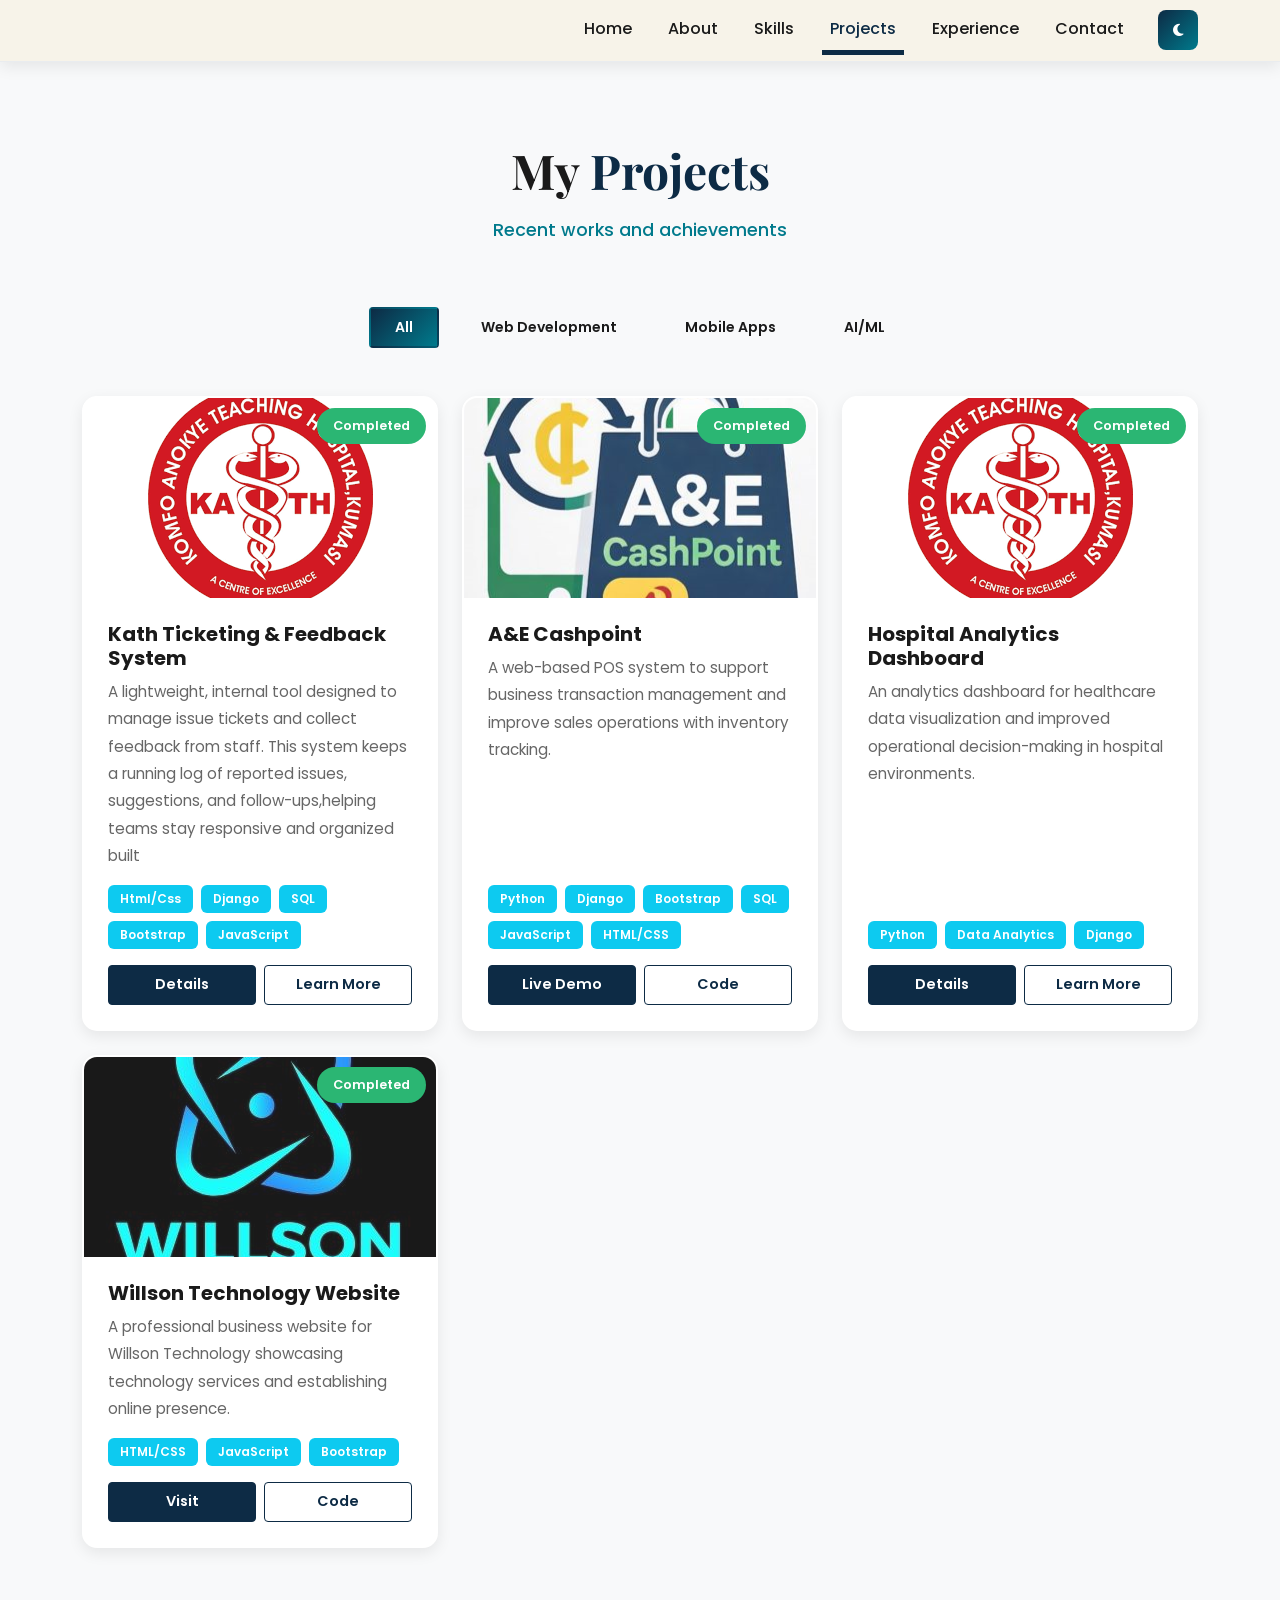
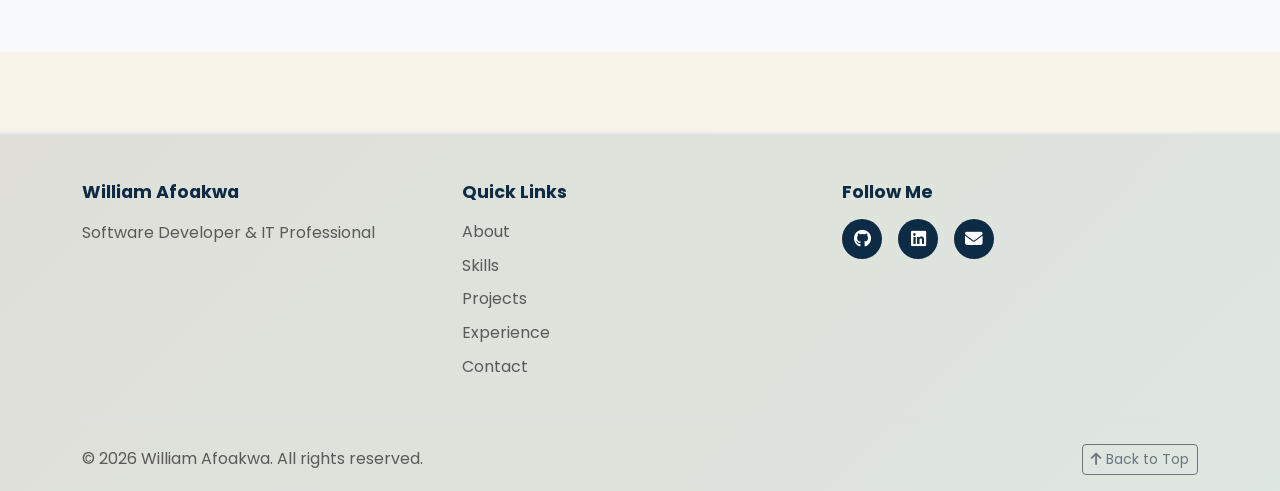
==== projects.html @ 5d029fe0 "update on the pro" ====
<!DOCTYPE html>
<html lang="en">
<head>
    <meta charset="UTF-8">
    <meta name="viewport" content="width=device-width, initial-scale=1.0">
    <meta name="description" content="Browse William Afoakwa's software development projects, including web apps built with Python, Django, and Bootstrap.">
    <meta name="keywords" content="developer, portfolio, web development, full stack, python, django">
    <meta name="author" content="William Akwasi Afoakwa">
    <meta property="og:title" content="William Akwasi Afoakwa - Software Developer">
    <meta property="og:description" content="Professional portfolio of William Akwasi Afoakwa, Software Developer & IT Professional">
    <meta property="og:type" content="website">

    <title>Projects - William Afoakwa | Software Developer & IT Professional</title>
    <link rel="icon" href="img/William_logo.png" type="image/x-icon">

    <!-- Bootstrap CSS -->
    <link href="https://cdn.jsdelivr.net/npm/bootstrap@5.3.0/dist/css/bootstrap.min.css" rel="stylesheet">
    <!-- Font Awesome Icons -->
    <link href="https://cdnjs.cloudflare.com/ajax/libs/font-awesome/6.4.0/css/all.min.css" rel="stylesheet">
    <!-- Google Fonts -->
    <link href="https://fonts.googleapis.com/css2?family=Poppins:wght@400;500;600;700&family=Playfair+Display:wght@700&display=swap" rel="stylesheet">
    <!-- Custom CSS -->
    <link rel="stylesheet" href="css/style.css">
</head>
<body>
    <!-- Navigation -->
    <nav class="navbar navbar-expand-lg navbar-dark sticky-top" id="navbar">
        <div class="container-lg">
            <a class="navbar-brand" href="index.html">
                <span class="brand-text">
                  
                </span>
            </a>
            <button class="navbar-toggler" type="button" data-bs-toggle="collapse" data-bs-target="#navbarNav">
                <span class="navbar-toggler-icon"></span>
            </button>
            <div class="collapse navbar-collapse" id="navbarNav">
                <ul class="navbar-nav ms-auto">
                    <li class="nav-item"><a class="nav-link" href="index.html">Home</a></li>
                    <li class="nav-item"><a class="nav-link" href="about.html">About</a></li>
                    <li class="nav-item"><a class="nav-link" href="skills.html">Skills</a></li>
                    <li class="nav-item"><a class="nav-link active" href="projects.html">Projects</a></li>
                    <li class="nav-item"><a class="nav-link" href="experience.html">Experience</a></li>
                    <li class="nav-item"><a class="nav-link" href="contact.html">Contact</a></li>
                </ul>
            </div>
            <div class="theme-toggle ms-3">
                <button class="btn btn-sm theme-btn" id="themeBtn" title="Toggle Dark Mode">
                    <i class="fas fa-moon"></i>
                </button>
            </div>
        </div>
    </nav>

    <!-- Portfolio Section -->
    <section id="portfolio" class="section portfolio-section bg-light">
        <div class="container-lg">
            <div class="section-header">
                <h2>My <span class="text-primary">Projects</span></h2>
                <p class="section-subtitle">Recent works and achievements</p>
            </div>

            <!-- Filter Buttons -->
            <div class="filter-buttons mb-5 text-center">
                <button class="btn btn-sm btn-filter active" data-filter="all">All</button>
                <button class="btn btn-sm btn-filter" data-filter="web">Web Development</button>
                <button class="btn btn-sm btn-filter" data-filter="mobile">Mobile Apps</button>
                <button class="btn btn-sm btn-filter" data-filter="ai">AI/ML</button>
            </div>

            <!-- Projects Grid -->
            <div class="row">
                <div class="col-md-6 col-lg-4 mb-4 project-item" data-category="web">
                    <div class="project-card">
                        <div class="project-image">
                            <div class="project-overlay">
                                <img src="img/images.png" alt="Kath Ticketing & Feedback System">
                            </div>
                            <span class="project-status">Completed</span>
                        </div>
                        <div class="project-content">
                            <h5>Kath Ticketing & Feedback System</h5>
                            <p>A lightweight, internal tool designed to manage issue tickets and collect feedback from staff. This system keeps a running log of reported issues, suggestions, and follow-ups,helping teams stay responsive and organized built</p>
                            <div class="project-tech">
                                <span class="badge bg-info">Html/Css</span>
                                <span class="badge bg-info">Django</span>
                                <span class="badge bg-info">SQL</span>
                                <span class="badge bg-info">Bootstrap</span>
                                <span class="badge bg-info">JavaScript</span>
                            </div>
                            <div class="project-links">
                                <a href="#" class="btn btn-sm btn-primary">Details</a>
                                <a href="#" class="btn btn-sm btn-outline-primary">Learn More</a>
                            </div>
                        </div>
                    </div>
                </div>

                <div class="col-md-6 col-lg-4 mb-4 project-item" data-category="web">
                    <div class="project-card">
                        <div class="project-image">
                            <div class="project-overlay">
                                <img src="img/ANE.png" alt="Point of Sale System">
                            </div>
                            <span class="project-status">Completed</span>
                        </div>
                        <div class="project-content">
                            <h5>A&E Cashpoint </h5>
                            <p>A web-based POS system to support business transaction management and improve sales operations with inventory tracking.</p>
                            <div class="project-tech">
                                <span class="badge bg-info">Python</span>
                                <span class="badge bg-info">Django</span>
                                <span class="badge bg-info">Bootstrap</span>
                                <span class="badge bg-info">SQL</span>
                                <span class="badge bg-info">JavaScript</span>
                                <span class="badge bg-info">HTML/CSS</span>
                            </div>
                            <div class="project-links">
                                <a href="https://willsontechnology.pythonanywhere.com" class="btn btn-sm btn-primary">Live Demo</a>
                                <a href="#" class="btn btn-sm btn-outline-primary">Code</a>
                            </div>
                        </div>
                    </div>
                </div>

                <div class="col-md-6 col-lg-4 mb-4 project-item" data-category="web">
                    <div class="project-card">
                        <div class="project-image">
                            <div class="project-overlay">
                                <img src="img/images.png" alt="Hospital Analytics Dashboard">
                            </div>
                            <span class="project-status">Completed</span>
                        </div>
                        <div class="project-content">
                            <h5>Hospital Analytics Dashboard</h5>
                            <p>An analytics dashboard for healthcare data visualization and improved operational decision-making in hospital environments.</p>
                            <div class="project-tech">
                                <span class="badge bg-info">Python</span>
                                <span class="badge bg-info">Data Analytics</span>
                                <span class="badge bg-info">Django</span>
                            </div>
                            <div class="project-links">
                                <a href="#" class="btn btn-sm btn-primary">Details</a>
                                <a href="#" class="btn btn-sm btn-outline-primary">Learn More</a>
                            </div>
                        </div>
                    </div>
                </div>

                <div class="col-md-6 col-lg-4 mb-4 project-item" data-category="web">
                    <div class="project-card">
                        <div class="project-image">
                            <div class="project-overlay">
                                <img src="img/willsontechnology.jpg" alt="Willson Technology Website">
                            </div>
                            <span class="project-status">Completed</span>
                        </div>
                        <div class="project-content">
                            <h5>Willson Technology Website</h5>
                            <p>A professional business website for Willson Technology showcasing technology services and establishing online presence.</p>
                            <div class="project-tech">
                                <span class="badge bg-info">HTML/CSS</span>
                                <span class="badge bg-info">JavaScript</span>
                                <span class="badge bg-info">Bootstrap</span>
                            </div>
                            <div class="project-links">
                                <a href="https://willsontechnology.onrender.com/" class="btn btn-sm btn-primary">Visit</a>
                                <a href="#" class="btn btn-sm btn-outline-primary">Code</a>
                            </div>
                        </div>
                    </div>
                </div>
            </div>
        </div>
    </section>

    <!-- Footer -->
    <footer class="footer">
        <div class="container-lg">
            <div class="row mb-4">
                <div class="col-md-4 mb-4 mb-md-0">
                    <h5>William Afoakwa</h5>
                    <p>Software Developer & IT Professional</p>
                </div>
                <div class="col-md-4 mb-4 mb-md-0">
                    <h5>Quick Links</h5>
                    <ul class="footer-links">
                        <li><a href="about.html">About</a></li>
                        <li><a href="skills.html">Skills</a></li>
                        <li><a href="projects.html">Projects</a></li>
                        <li><a href="experience.html">Experience</a></li>
                        <li><a href="contact.html">Contact</a></li>
                    </ul>
                </div>
                <div class="col-md-4">
                    <h5>Follow Me</h5>
                    <div class="footer-social">
                        <a href="https://github.com/tech-willson-20" target="_blank"><i class="fab fa-github"></i></a>
                        <a href="https://linkedin.com/in/william-afoakwa" target="_blank"><i class="fab fa-linkedin"></i></a>
                        <a href="mailto:williamankapong@gmail.com"><i class="fas fa-envelope"></i></a>
                    </div>
                </div>
            </div>
            <div class="border-top pt-4">
                <div class="row align-items-center">
                    <div class="col-md-6">
                        <p class="text-muted mb-0">&copy; 2026 William Afoakwa. All rights reserved.</p>
                    </div>
                    <div class="col-md-6 text-md-end">
                        <button class="btn btn-sm btn-outline-secondary" id="scrollToTop">
                            <i class="fas fa-arrow-up"></i> Back to Top
                        </button>
                    </div>
                </div>
            </div>
        </div>
    </footer>

    <!-- Bootstrap JS -->
    <script src="https://cdn.jsdelivr.net/npm/bootstrap@5.3.0/dist/js/bootstrap.bundle.min.js"></script>
    <!-- Custom JS -->
    <script src="js/script.js"></script>
</body>
</html>
---- css/style.css ----
/* ===========================
   CSS Variables & Root Styles
   =========================== */

:root {
    --primary: #0D2B45;
    --secondary: #007A8C;
    --accent: #2BB673;
    --highlight: #F5A623;
    --light-bg: #F7F3E9;
    --dark-bg: #08131D;
    --light-text: #1A1A1A;
    --dark-text: #F7F7F7;
    --border-color: #e9ecef;
    --shadow: 0 10px 30px rgba(0, 0, 0, 0.1);
    --shadow-sm: 0 5px 15px rgba(0, 0, 0, 0.08);
}

/* Black & White theme (toggled via the moon/sun button) */
html.dark-mode {
    --primary: #FFFFFF;
    --secondary: #CCCCCC;
    --accent: #FFFFFF;
    --highlight: #FFFFFF;
    --light-bg: #000000;
    --dark-bg: #000000;
    --light-text: #F7F7F7;
    --dark-text: #1A1A1A;
    --border-color: #333333;
    --shadow: 0 10px 30px rgba(255, 255, 255, 0.08);
    --shadow-sm: 0 5px 15px rgba(255, 255, 255, 0.06);
}

* {
    margin: 0;
    padding: 0;
    box-sizing: border-box;
}

html {
    scroll-behavior: smooth;
}

body {
    font-family: 'Poppins', sans-serif;
    background-color: var(--light-bg);
    color: var(--light-text);
    transition: background-color 0.3s ease, color 0.3s ease;
    line-height: 1.6;
}

body.dark-mode {
    background-color: #000000;
    color: #F7F7F7;
}

h1, h2, h3, h4, h5, h6 {
    font-weight: 700;
    line-height: 1.2;
}

h1 {
    font-size: clamp(2.5rem, 6vw, 4rem);
    font-family: 'Playfair Display', serif;
}

h2 {
    font-size: clamp(2rem, 5vw, 3rem);
    font-family: 'Playfair Display', serif;
}

h3, h4 {
    font-weight: 600;
}

p {
    line-height: 1.8;
}

a {
    text-decoration: none;
    color: var(--primary);
    transition: color 0.3s ease;
}

a:hover {
    color: var(--secondary);
}

.navbar-brand{
    display:flex;
    align-items:center;
    text-decoration:none;
}

.logo{
    width:70px;
    height:70px;
    object-fit:contain;
    border-radius:50%;
    background:#ffffff;
    padding:8px;
    box-shadow:0 8px 20px rgba(0,0,0,.15);
    transition:all .35s ease;
    cursor:pointer;
}

.logo:hover{
    transform:translateY(-3px) scale(1.08);
    box-shadow:0 12px 30px rgba(0,0,0,.25);
}

@media(max-width:768px){
    .logo{
        width:60px;
        height:60px;
    }
}

.btn-primary {
    background-color: var(--primary);
    border-color: var(--primary);
    font-weight: 600;
    padding: 0.75rem 1.75rem;
    transition: all 0.3s ease;
}

body.dark-mode .btn-primary {
    color: #000000;
}

.btn-primary:hover,
.btn-primary:active,
.btn-primary:focus {
    background-color: var(--secondary);
    border-color: var(--secondary);
    box-shadow: 0 5px 20px rgba(13, 43, 69, 0.3);
}

body.dark-mode .btn-primary:hover,
body.dark-mode .btn-primary:active,
body.dark-mode .btn-primary:focus {
    color: #000000;
    box-shadow: 0 5px 20px rgba(255, 255, 255, 0.2);
}

.btn-outline-primary {
    color: var(--primary);
    border-color: var(--primary);
    font-weight: 600;
}

.btn-outline-primary:hover {
    background-color: var(--primary);
    border-color: var(--primary);
    color: #F7F3E9;
}

body.dark-mode .btn-outline-primary:hover {
    color: #000000;
}

.btn-filter {
    border: 2px solid transparent;
    color: var(--light-text);
    font-weight: 600;
    transition: all 0.3s ease;
    padding: 0.5rem 1.5rem;
}

body.dark-mode .btn-filter {
    color: var(--dark-text);
}

.btn-filter:hover {
    border-color: var(--primary);
    color: var(--primary);
}

.btn-filter.active {
    background: linear-gradient(135deg, var(--primary), var(--secondary));
    color: white;
    border-color: transparent;
}

body.dark-mode .btn-filter.active {
    color: #000000;
}

.progress {
    background-color: #e0e0e0;
    height: 8px;
    border-radius: 10px;
    overflow: hidden;
}

body.dark-mode .progress {
    background-color: rgba(255, 255, 255, 0.1);
}

.progress-bar {
    background: linear-gradient(90deg, var(--primary), var(--secondary));
    border-radius: 10px;
}

.badge {
    font-weight: 600;
    padding: 0.5rem 0.75rem;
}

body.dark-mode .badge.bg-info {
    background-color: #333333 !important;
    color: #F7F7F7 !important;
}

body.dark-mode .badge.bg-success {
    background-color: #F7F7F7 !important;
    color: #000000 !important;
}

#navbar {
    background-color: rgba(247, 243, 233, 0.95);
    backdrop-filter: blur(10px);
    border-bottom: 1px solid var(--border-color);
    box-shadow: var(--shadow-sm);
    transition: all 0.3s ease;
}

body.dark-mode #navbar {
    background-color: rgba(0, 0, 0, 0.95);
}

.navbar-brand {
    font-size: 1.5rem;
    font-weight: 700;
}

.brand-text {
    background: linear-gradient(135deg, var(--primary), var(--secondary), var(--accent));
    -webkit-background-clip: text;
    -webkit-text-fill-color: transparent;
    background-clip: text;
}

.navbar-nav .nav-link {
    color: var(--light-text) !important;
    font-weight: 500;
    margin: 0 10px;
    position: relative;
    transition: color 0.3s ease;
}

body.dark-mode .navbar-nav .nav-link {
    color: var(--dark-text) !important;
}

.navbar-nav .nav-link:hover,
.navbar-nav .nav-link.active {
    color: var(--primary) !important;
}

.navbar-nav .nav-link::after {
    content: '';
    position: absolute;
    bottom: -5px;
    left: 0;
    width: 0;
    height: 2px;
    background: var(--primary);
    transition: width 0.3s ease;
}

.navbar-nav .nav-link:hover::after,
.navbar-nav .nav-link.active::after {
    width: 100%;
}

.theme-btn {
    background: linear-gradient(135deg, var(--primary), var(--secondary));
    color: white !important;
    border: none;
    width: 40px;
    height: 40px;
    display: flex;
    align-items: center;
    justify-content: center;
    border-radius: 8px;
    transition: all 0.3s ease;
}

body.dark-mode .theme-btn {
    color: #000000 !important;
}

.theme-btn:hover {
    transform: scale(1.1);
    box-shadow: 0 5px 15px rgba(13, 43, 69, 0.3);
}

.hero-section {
    background: linear-gradient(135deg, rgba(13, 43, 69, 0.05), rgba(0, 122, 140, 0.05));
    position: relative;
    overflow: hidden;
}

body.dark-mode .hero-section {
    background: linear-gradient(135deg, rgba(255, 255, 255, 0.04), rgba(255, 255, 255, 0.02));
}

.hero-subtitle {
    color: var(--secondary);
    font-weight: 600;
    font-size: 1.1rem;
    margin-bottom: 1rem;
}

.hero-title {
    margin-bottom: 1rem;
    color: var(--light-text);
}

body.dark-mode .hero-title {
    color: var(--dark-text);
}

.hero-subtitle-2 {
    font-size: 1.5rem;
    color: var(--secondary);
    margin-bottom: 1.5rem;
}

.hero-description {
    font-size: 1.1rem;
    color: rgba(0, 0, 0, 0.7);
    margin-bottom: 2rem;
    line-height: 1.8;
}

body.dark-mode .hero-description {
    color: rgba(255, 255, 255, 0.7);
}

.hero-buttons {
    display: flex;
    gap: 1.5rem;
    flex-wrap: wrap;
    margin-bottom: 2rem;
}

.hero-buttons .btn {
    flex: 1;
    min-width: 200px;
}

.social-links {
    display: flex;
    gap: 1.5rem;
    margin-top: 2rem;
}

.social-link {
    width: 50px;
    height: 50px;
    display: flex;
    align-items: center;
    justify-content: center;
    background: linear-gradient(135deg, var(--primary), var(--secondary));
    color: white;
    border-radius: 50%;
    transition: all 0.3s ease;
    font-size: 1.3rem;
}

body.dark-mode .social-link {
    color: #000000;
}

.social-link:hover {
    transform: translateY(-5px);
    box-shadow: 0 10px 25px rgba(13, 43, 69, 0.3);
}

.hero-image {
    display: flex;
    align-items: center;
    justify-content: center;
}

.profile-card {
    background: linear-gradient(135deg, rgba(13, 43, 69, 0.1), rgba(0, 122, 140, 0.1));
    border: 2px solid var(--border-color);
    border-radius: 20px;
    padding: 3rem 2rem;
    text-align: center;
    backdrop-filter: blur(10px);
    transition: all 0.3s ease;
}

body.dark-mode .profile-card {
    background: linear-gradient(135deg, rgba(255, 255, 255, 0.06), rgba(255, 255, 255, 0.02));
    border-color: rgba(255, 255, 255, 0.2);
}

.profile-card:hover {
    transform: translateY(-10px);
    box-shadow: var(--shadow);
    border-color: var(--primary);
}

.profile-icon {
    font-size: 4rem;
    margin-bottom: 1.5rem;
}

.profile-card img{
    width:500px;
    height:500px;
    object-fit:contain;    
    transition:all .35s ease;
    cursor:pointer;
}

.profile-card h3 {
    color: var(--primary);
    margin-bottom: 0.5rem;
}

.profile-card p {
    color: rgba(0, 0, 0, 0.6);
}

body.dark-mode .profile-card p {
    color: rgba(255, 255, 255, 0.6);
}

.section {
    padding: 80px 0;
}

.section-header {
    text-align: center;
    margin-bottom: 60px;
}

.section-header h2 {
    margin-bottom: 1rem;
    color: var(--light-text);
}

body.dark-mode .section-header h2 {
    color: var(--dark-text);
}

.section-header h2 .text-primary {
    color: var(--primary) !important;
}

.section-subtitle {
    color: var(--secondary);
    font-size: 1.1rem;
    font-weight: 500;
}

.bg-light {
    background-color: #f8f9fa !important;
}

body.dark-mode .bg-light {
    background-color: #0d0d0d !important;
}

.about-text {
    font-size: 1.1rem;
    color: rgba(0, 0, 0, 0.7);
    margin-bottom: 1.5rem;
}

body.dark-mode .about-text {
    color: rgba(255, 255, 255, 0.7);
}

.goals-list {
    list-style: none;
    padding: 0;
}

.goals-list li {
    display: flex;
    align-items: center;
    gap: 1rem;
    margin-bottom: 1rem;
    font-size: 1.05rem;
}

.goals-list i {
    font-size: 1.3rem;
}

body.dark-mode .goals-list i.text-success {
    color: #F7F7F7 !important;
}

.highlight-card {
    background: white;
    border-radius: 15px;
    padding: 2rem;
    text-align: center;
    box-shadow: var(--shadow-sm);
    transition: all 0.3s ease;
    border: 2px solid transparent;
}

body.dark-mode .highlight-card {
    background: rgba(255, 255, 255, 0.04);
    backdrop-filter: blur(10px);
    border-color: rgba(255, 255, 255, 0.1);
}

.highlight-card:hover {
    transform: translateY(-10px);
    border-color: var(--primary);
    box-shadow: var(--shadow);
}

.highlight-icon {
    font-size: 3rem;
    margin-bottom: 1rem;
}

.highlight-icon img {
    width: 80px;
    height: 80px;
    object-fit: contain;
    border-radius: 30%;
   
}   
.highlight-card h4 {
    color: var(--primary);
    margin-bottom: 0.5rem;
}

.highlight-card p {
    color: rgba(0, 0, 0, 0.6);
    font-size: 0.95rem;
}

body.dark-mode .highlight-card p {
    color: rgba(255, 255, 255, 0.6);
}

.nav-tabs {
    border-bottom: 2px solid var(--border-color);
}

.nav-link {
    color: var(--light-text);
    border: none;
    font-weight: 600;
    position: relative;
}

body.dark-mode .nav-link {
    color: var(--dark-text);
}

.nav-link:hover {
    color: var(--primary);
    border: none;
}

.nav-link.active {
    color: var(--primary);
    border: none;
    border-bottom: 3px solid var(--primary);
    background-color: transparent;
}

.skill-item {
    margin-bottom: 1.5rem;
}

.skill-header {
    display: flex;
    justify-content: space-between;
    margin-bottom: 0.5rem;
    font-weight: 600;
}

.skill-level {
    color: var(--primary);
}

.soft-skill-card {
    background: linear-gradient(135deg, var(--primary), var(--secondary));
    color: white;
    padding: 1.5rem;
    border-radius: 10px;
    text-align: center;
    font-weight: 600;
    transition: all 0.3s ease;
    cursor: default;
}

body.dark-mode .soft-skill-card {
    color: #000000;
}

.soft-skill-card:hover {
    transform: scale(1.05);
    box-shadow: 0 10px 25px rgba(13, 43, 69, 0.3);
}

.service-card {
    background: white;
    border-radius: 15px;
    padding: 2.5rem 1.5rem;
    text-align: center;
    box-shadow: var(--shadow-sm);
    transition: all 0.3s ease;
    border: 2px solid transparent;
}

body.dark-mode .service-card {
    background: rgba(255, 255, 255, 0.04);
    backdrop-filter: blur(10px);
    border-color: rgba(255, 255, 255, 0.1);
}

.service-card:hover {
    transform: translateY(-15px);
    box-shadow: var(--shadow);
    border-color: var(--primary);
}

.service-icon {
    font-size: 3.5rem;
    margin-bottom: 1.5rem;
    display: block;
}
.service-icon img {
    width: 80px;
    height: 80px;
    object-fit: contain;
    border-radius: 30%;
}

.service-card h4 {
    color: var(--light-text);
    margin-bottom: 1rem;
}

body.dark-mode .service-card h4 {
    color: var(--dark-text);
}

.service-card p {
    color: rgba(0, 0, 0, 0.6);
    font-size: 0.95rem;
}

body.dark-mode .service-card p {
    color: rgba(255, 255, 255, 0.6);
}

.filter-buttons {
    display: flex;
    gap: 1rem;
    justify-content: center;
    flex-wrap: wrap;
}

.project-item {
    transition: all 0.3s ease;
}

.project-item.hidden {
    display: none;
}

.project-card {
    background: white;
    border-radius: 15px;
    overflow: hidden;
    box-shadow: var(--shadow-sm);
    transition: all 0.3s ease;
    border: 2px solid transparent;
    height: 100%;
    display: flex;
    flex-direction: column;
}

body.dark-mode .project-card {
    background: rgba(255, 255, 255, 0.04);
    backdrop-filter: blur(10px);
    border-color: rgba(255, 255, 255, 0.1);
}

.project-card:hover {
    transform: translateY(-10px);
    box-shadow: var(--shadow);
    border-color: var(--primary);
}

.project-image {
    
    height: 200px;
    position: relative;
    display: flex;
    align-items: center;
    justify-content: center;
    overflow: hidden;
}

.project-overlay {
    font-size: 4rem;
    opacity: 0.9;
}

.project-status {
    position: absolute;
    top: 10px;
    right: 10px;
    background: var(--accent);
    color: white;
    padding: 0.5rem 1rem;
    border-radius: 20px;
    font-size: 0.8rem;
    font-weight: 600;
}

body.dark-mode .project-status {
    color: #000000;
}

.project-image:hover .project-overlay {
    transform: scale(1.1);
}

.project-content {
    padding: 1.5rem;
    flex-grow: 1;
    display: flex;
    flex-direction: column;
}

.project-content h5 {
    color: var(--light-text);
    margin-bottom: 0.5rem;
}

body.dark-mode .project-content h5 {
    color: var(--dark-text);
}

.project-content p {
    color: rgba(0, 0, 0, 0.6);
    font-size: 0.95rem;
    flex-grow: 1;
    margin-bottom: 1rem;
}

body.dark-mode .project-content p {
    color: rgba(255, 255, 255, 0.6);
}

.project-tech {
    display: flex;
    gap: 0.5rem;
    flex-wrap: wrap;
    margin-bottom: 1rem;
}

.project-links {
    display: flex;
    gap: 0.5rem;
}

.project-links .btn {
    flex: 1;
    font-size: 0.9rem;
    padding: 0.5rem 1rem;
}

.experience-grid {
    row-gap: 0.5rem;
}

.experience-card {
    background: white;
    border-radius: 15px;
    padding: 2.25rem 2rem;
    height: 100%;
    box-shadow: var(--shadow-sm);
    border-top: 5px solid var(--primary);
    transition: all 0.3s ease;
}

body.dark-mode .experience-card {
    background: rgba(255, 255, 255, 0.04);
    backdrop-filter: blur(10px);
}

.experience-card:hover {
    box-shadow: var(--shadow);
    transform: translateY(-10px);
}

.experience-card-icon {
    width: 56px;
    height: 56px;
    display: flex;
    align-items: center;
    justify-content: center;
    background: linear-gradient(135deg, var(--primary), var(--secondary));
    color: white;
    border-radius: 12px;
    font-size: 1.4rem;
    margin-bottom: 1.25rem;
}
.experience-card-icon img {
    width: 40px;
    height: 40px;
    object-fit: contain;
    border-radius: 50%;
    background: white;
}

body.dark-mode .experience-card-icon {
    color: #000000;
}

.experience-card h4 {
    color: var(--primary);
    margin-bottom: 0.5rem;
}

.experience-card .company {
    color: var(--secondary);
    font-weight: 600;
    margin-bottom: 0.5rem;
}

.experience-card .duration {
    color: rgba(0, 0, 0, 0.5);
    font-size: 0.9rem;
    margin-bottom: 1rem;
}

body.dark-mode .experience-card .duration {
    color: rgba(255, 255, 255, 0.5);
}

.experience-card p {
    color: rgba(0, 0, 0, 0.7);
    margin-bottom: 1rem;
}

body.dark-mode .experience-card p {
    color: rgba(255, 255, 255, 0.7);
}

.achievements {
    list-style: none;
    padding: 0;
}

.achievements li {
    display: flex;
    align-items: flex-start;
    gap: 0.75rem;
    margin-bottom: 0.75rem;
    color: rgba(0, 0, 0, 0.7);
    font-size: 0.95rem;
}

body.dark-mode .achievements li {
    color: rgba(255, 255, 255, 0.7);
}

.achievements li::before {
    content: '✓';
    color: var(--accent);
    font-weight: bold;
    flex-shrink: 0;
}

.contact-card {
    background: white;
    border-radius: 15px;
    padding: 2rem;
    text-align: center;
    box-shadow: var(--shadow-sm);
    transition: all 0.3s ease;
    border: 2px solid transparent;
}

body.dark-mode .contact-card {
    background: rgba(255, 255, 255, 0.04);
    backdrop-filter: blur(10px);
    border-color: rgba(255, 255, 255, 0.1);
}

.contact-card:hover {
    transform: translateY(-10px);
    box-shadow: var(--shadow);
    border-color: var(--primary);
}

.contact-icon {
    width: 60px;
    height: 60px;
    background: linear-gradient(135deg, var(--primary), var(--secondary));
    color: white;
    border-radius: 50%;
    display: flex;
    align-items: center;
    justify-content: center;
    font-size: 1.5rem;
    margin: 0 auto 1rem;
}

body.dark-mode .contact-icon {
    color: #000000;
}

.contact-card h5 {
    color: var(--light-text);
    margin-bottom: 1rem;
}

body.dark-mode .contact-card h5 {
    color: var(--dark-text);
}

.contact-card p {
    color: rgba(0, 0, 0, 0.6);
}

body.dark-mode .contact-card p {
    color: rgba(255, 255, 255, 0.6);
}

.contact-card a {
    color: var(--primary);
    font-weight: 600;
}

.contact-form .form-control {
    border: 2px solid var(--border-color);
    border-radius: 10px;
    padding: 0.75rem 1rem;
    font-size: 1rem;
    transition: all 0.3s ease;
}

body.dark-mode .contact-form .form-control {
    background: rgba(255, 255, 255, 0.04);
    border-color: rgba(255, 255, 255, 0.2);
    color: var(--dark-text);
}

.contact-form .form-control:focus {
    border-color: var(--primary);
    box-shadow: 0 0 0 0.2rem rgba(13, 43, 69, 0.15);
}

body.dark-mode .contact-form .form-control:focus {
    box-shadow: 0 0 0 0.2rem rgba(255, 255, 255, 0.15);
}

.contact-form .form-label {
    color: var(--light-text);
    font-weight: 600;
    margin-bottom: 0.5rem;
}

body.dark-mode .contact-form .form-label {
    color: var(--dark-text);
}

.contact-form textarea {
    resize: vertical;
}

.footer {
    background: linear-gradient(135deg, rgba(13, 43, 69, 0.1), rgba(0, 122, 140, 0.1));
    border-top: 2px solid var(--border-color);
    padding: 3rem 0 1rem;
    color: var(--light-text);
    margin-top: 5rem;
}

body.dark-mode .footer {
    background: linear-gradient(135deg, rgba(255, 255, 255, 0.04), rgba(255, 255, 255, 0.02));
}

.footer h5 {
    color: var(--primary);
    margin-bottom: 1rem;
    font-size: 1.1rem;
}

.footer-links {
    list-style: none;
    padding: 0;
}

.footer-links li {
    margin-bottom: 0.5rem;
}

.footer-links a {
    color: rgba(0, 0, 0, 0.6);
    transition: all 0.3s ease;
}

body.dark-mode .footer-links a {
    color: rgba(255, 255, 255, 0.6);
}

.footer-links a:hover {
    color: var(--primary);
    padding-left: 5px;
}

.footer-social {
    display: flex;
    gap: 1rem;
}

.footer-social a {
    width: 40px;
    height: 40px;
    display: flex;
    align-items: center;
    justify-content: center;
    background: var(--primary);
    color: white;
    border-radius: 50%;
    transition: all 0.3s ease;
    font-size: 1.1rem;
}

body.dark-mode .footer-social a {
    color: #000000;
}

.footer-social a:hover {
    transform: translateY(-5px);
    background: var(--secondary);
}

.footer p {
    color: rgba(0, 0, 0, 0.6);
    margin-bottom: 0.5rem;
}

body.dark-mode .footer p {
    color: rgba(255, 255, 255, 0.6);
}

.text-muted {
    color: rgba(0, 0, 0, 0.6) !important;
}

body.dark-mode .text-muted {
    color: rgba(255, 255, 255, 0.6) !important;
}

#scrollToTop {
    transition: all 0.3s ease;
}

#scrollToTop:hover {
    background-color: var(--primary);
    color: white;
}

body.dark-mode #scrollToTop:hover {
    color: #000000;
}

@media (max-width: 768px) {
    .section {
        padding: 50px 0;
    }

    .section-header {
        margin-bottom: 40px;
    }

    .hero-buttons {
        flex-direction: column;
    }

    .hero-buttons .btn {
        min-width: auto;
    }

    .social-links {
        flex-wrap: wrap;
    }
}

@media (max-width: 576px) {
    h1 {
        font-size: 2rem;
    }

    h2 {
        font-size: 1.5rem;
    }

    .section {
        padding: 40px 0;
    }

    .profile-card {
        padding: 2rem 1rem;
    }

    .filter-buttons {
        gap: 0.5rem;
    }

    .filter-buttons .btn {
        padding: 0.4rem 1rem;
        font-size: 0.9rem;
    }
}

@keyframes fadeIn {
    from {
        opacity: 0;
        transform: translateY(20px);
    }
    to {
        opacity: 1;
        transform: translateY(0);
    }
}

@keyframes slideIn {
    from {
        opacity: 0;
        transform: translateX(-30px);
    }
    to {
        opacity: 1;
        transform: translateX(0);
    }
}

.fade-in {
    animation: fadeIn 0.6s ease-out forwards;
}

.slide-in {
    animation: slideIn 0.6s ease-out forwards;
}

@media print {
    body {
        background: white;
    }

    .theme-toggle,
    .navbar-toggler,
    .btn-outline-primary,
    .project-links {
        display: none !important;
    }

    .btn-primary {
        border: 1px solid var(--primary);
        color: var(--primary);
        background: white;
    }
}
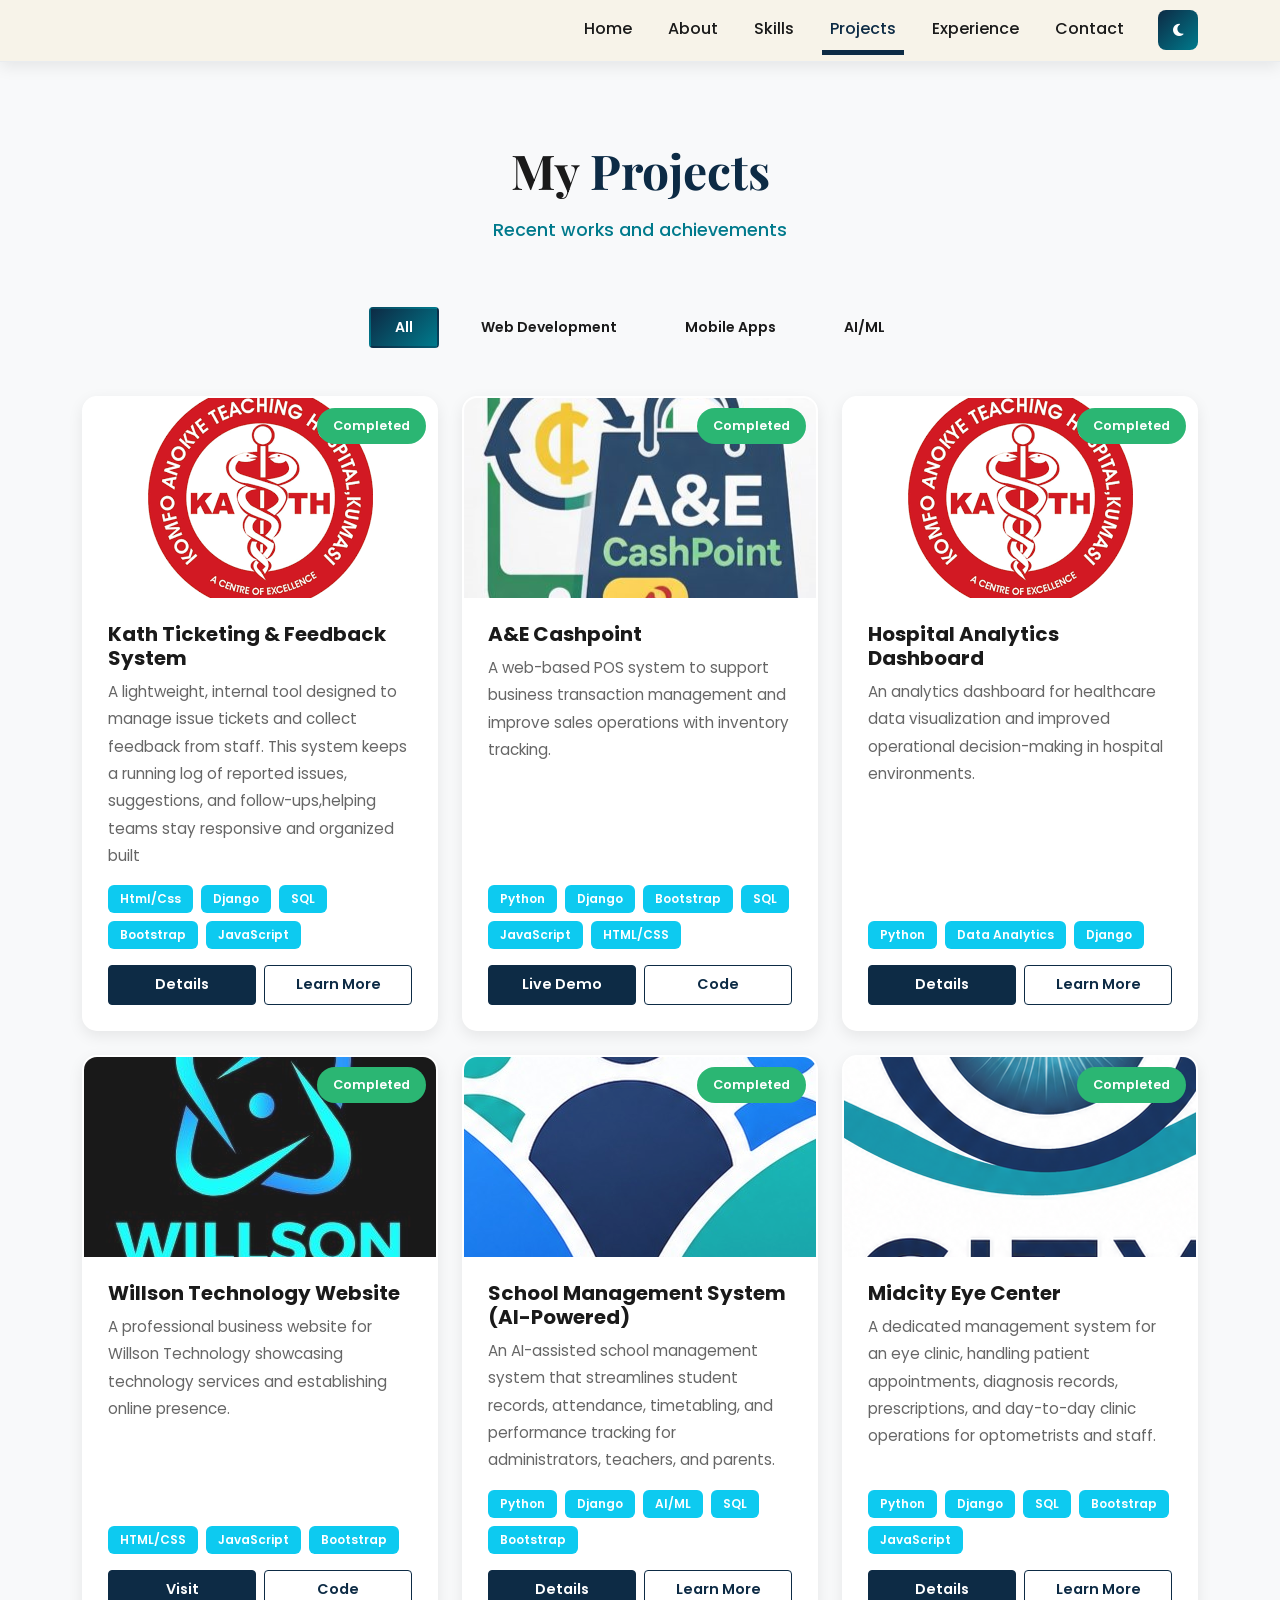
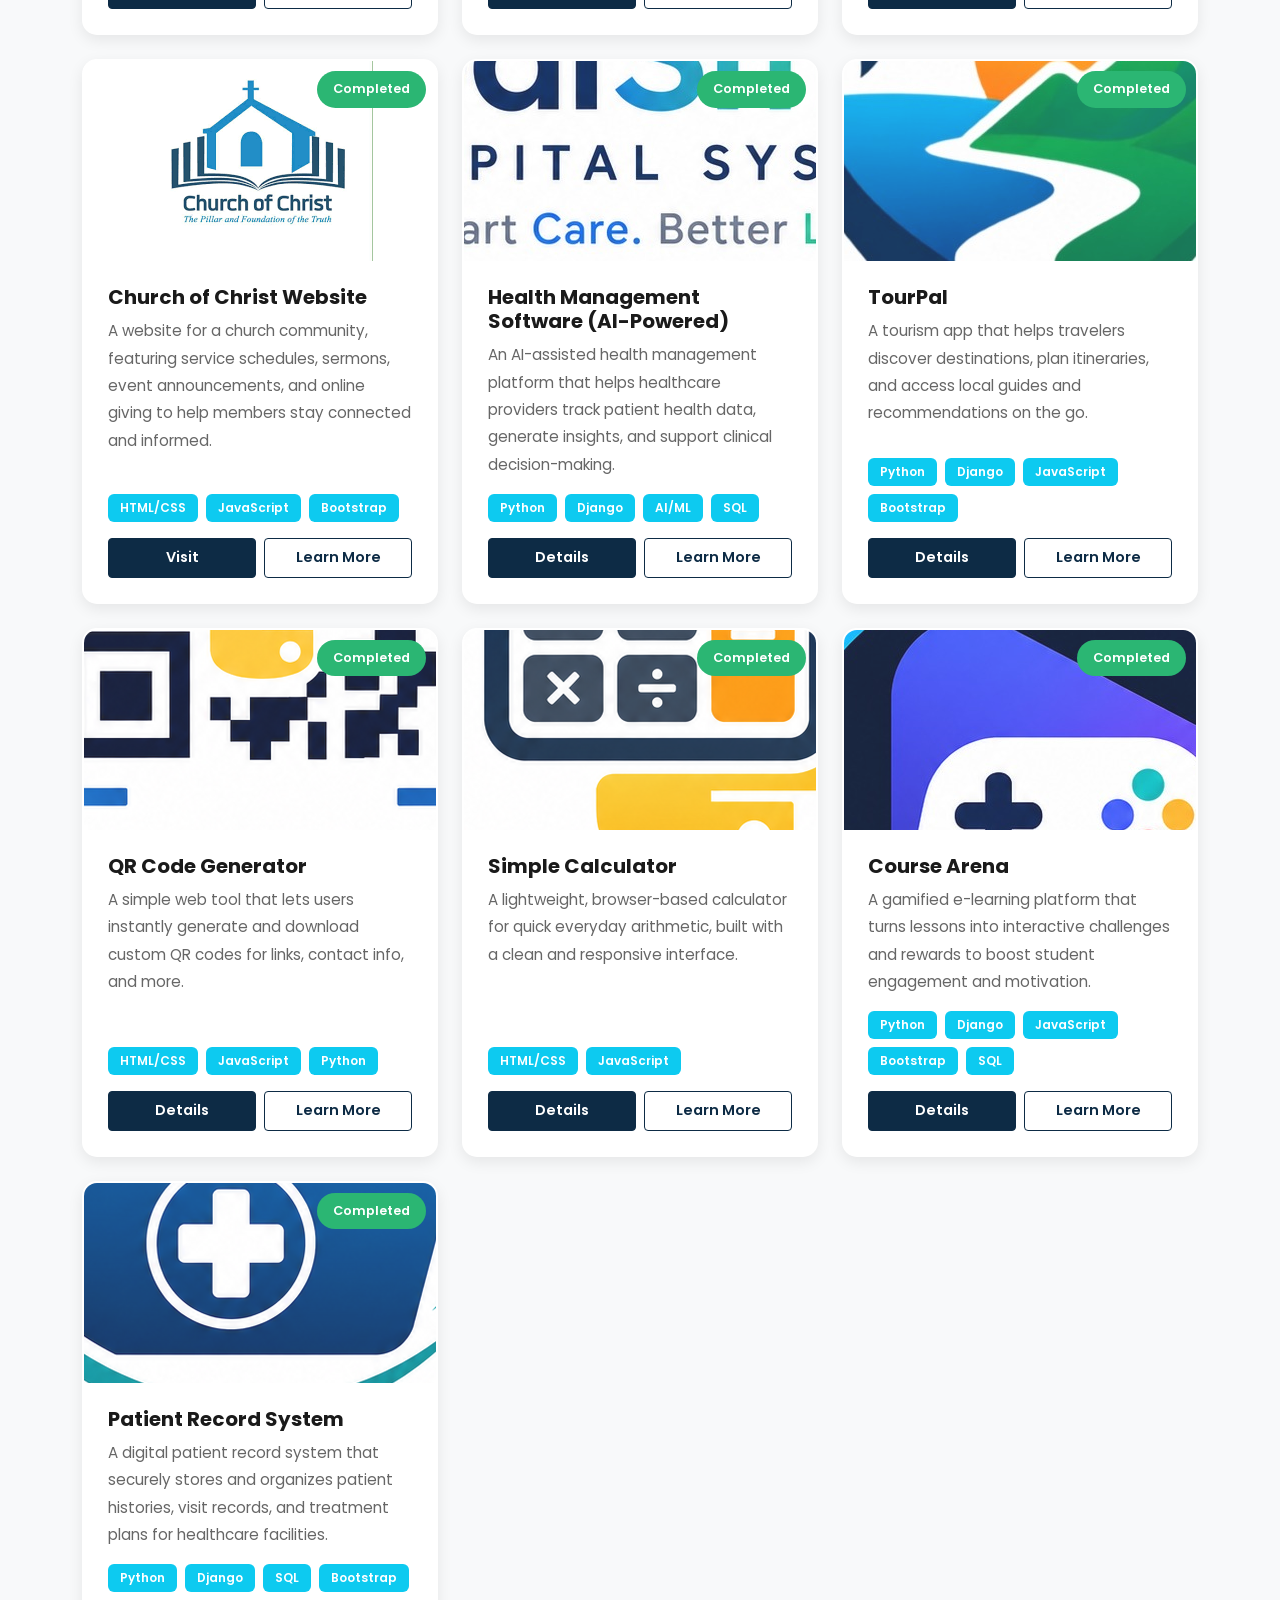
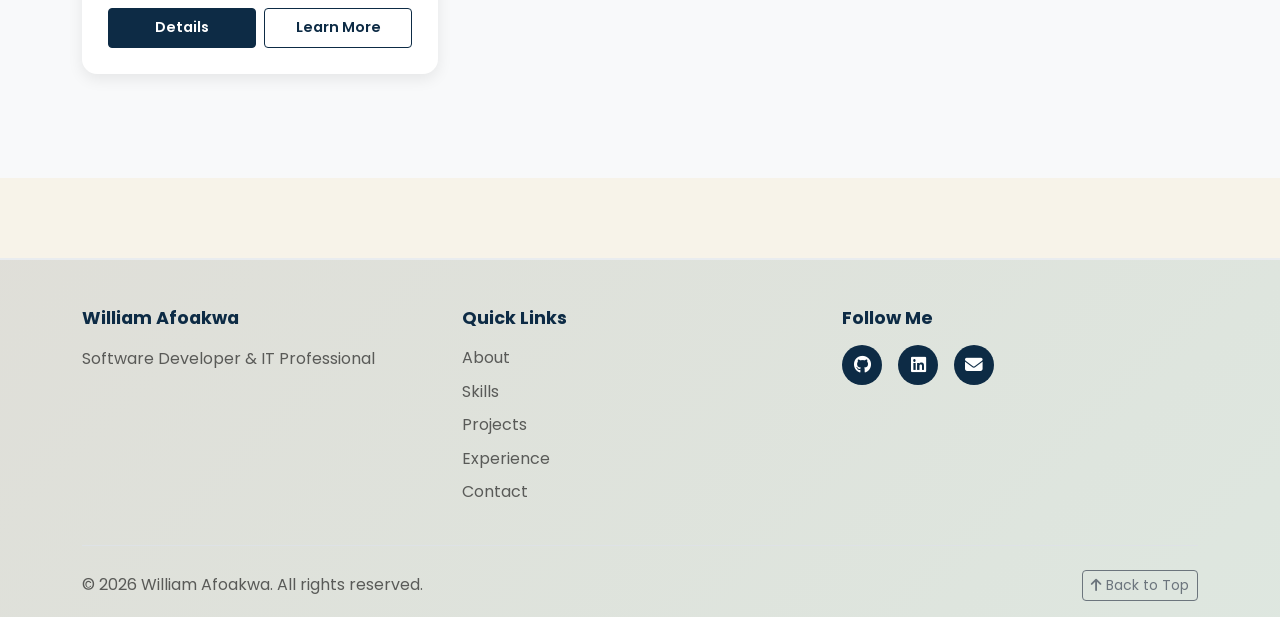
==== commit 3e18ac09: "done" ====
--- a/projects.html
+++ b/projects.html
@@ -170,6 +170,230 @@
                         </div>
                     </div>
                 </div>
+
+                <div class="col-md-6 col-lg-4 mb-4 project-item" data-category="ai">
+                    <div class="project-card">
+                        <div class="project-image">
+                            <div class="project-overlay">
+                                <img src="img/sms.jpeg" alt="School Management Software with AI">
+                            </div>
+                            <span class="project-status">Completed</span>
+                        </div>
+                        <div class="project-content">
+                            <h5>School Management System (AI-Powered)</h5>
+                            <p>An AI-assisted school management system that streamlines student records, attendance, timetabling, and performance tracking for administrators, teachers, and parents.</p>
+                            <div class="project-tech">
+                                <span class="badge bg-info">Python</span>
+                                <span class="badge bg-info">Django</span>
+                                <span class="badge bg-info">AI/ML</span>
+                                <span class="badge bg-info">SQL</span>
+                                <span class="badge bg-info">Bootstrap</span>
+                            </div>
+                            <div class="project-links">
+                                <a href="#" class="btn btn-sm btn-primary">Details</a>
+                                <a href="#" class="btn btn-sm btn-outline-primary">Learn More</a>
+                            </div>
+                        </div>
+                    </div>
+                </div>
+
+                <div class="col-md-6 col-lg-4 mb-4 project-item" data-category="web">
+                    <div class="project-card">
+                        <div class="project-image">
+                            <div class="project-overlay">
+                                <img src="img/midcity.png" alt="Midcity Eye Center Software">
+                            </div>
+                            <span class="project-status">Completed</span>
+                        </div>
+                        <div class="project-content">
+                            <h5>Midcity Eye Center</h5>
+                            <p>A dedicated management system for an eye clinic, handling patient appointments, diagnosis records, prescriptions, and day-to-day clinic operations for optometrists and staff.</p>
+                            <div class="project-tech">
+                                <span class="badge bg-info">Python</span>
+                                <span class="badge bg-info">Django</span>
+                                <span class="badge bg-info">SQL</span>
+                                <span class="badge bg-info">Bootstrap</span>
+                                <span class="badge bg-info">JavaScript</span>
+                            </div>
+                            <div class="project-links">
+                                <a href="#" class="btn btn-sm btn-primary">Details</a>
+                                <a href="#" class="btn btn-sm btn-outline-primary">Learn More</a>
+                            </div>
+                        </div>
+                    </div>
+                </div>
+
+                <div class="col-md-6 col-lg-4 mb-4 project-item" data-category="web">
+                    <div class="project-card">
+                        <div class="project-image">
+                            <div class="project-overlay">
+                                <img src="img/churchofchirstlogo.png" alt="Church of Christ Website">
+                            </div>
+                            <span class="project-status">Completed</span>
+                        </div>
+                        <div class="project-content">
+                            <h5>Church of Christ Website</h5>
+                            <p>A website for a church community, featuring service schedules, sermons, event announcements, and online giving to help members stay connected and informed.</p>
+                            <div class="project-tech">
+                                <span class="badge bg-info">HTML/CSS</span>
+                                <span class="badge bg-info">JavaScript</span>
+                                <span class="badge bg-info">Bootstrap</span>
+                            </div>
+                            <div class="project-links">
+                                <a href="https://tech-willson20.github.io/Churchofchrist/" class="btn btn-sm btn-primary">Visit</a>
+                                <a href="#" class="btn btn-sm btn-outline-primary">Learn More</a>
+                            </div>
+                        </div>
+                    </div>
+                </div>
+
+                <div class="col-md-6 col-lg-4 mb-4 project-item" data-category="ai">
+                    <div class="project-card">
+                        <div class="project-image">
+                            <div class="project-overlay">
+                                <img src="img/medsmart.jpeg" alt="Health Management Software with AI">
+                            </div>
+                            <span class="project-status">Completed</span>
+                        </div>
+                        <div class="project-content">
+                            <h5>Health Management Software (AI-Powered)</h5>
+                            <p>An AI-assisted health management platform that helps healthcare providers track patient health data, generate insights, and support clinical decision-making.</p>
+                            <div class="project-tech">
+                                <span class="badge bg-info">Python</span>
+                                <span class="badge bg-info">Django</span>
+                                <span class="badge bg-info">AI/ML</span>
+                                <span class="badge bg-info">SQL</span>
+                            </div>
+                            <div class="project-links">
+                                <a href="#" class="btn btn-sm btn-primary">Details</a>
+                                <a href="#" class="btn btn-sm btn-outline-primary">Learn More</a>
+                            </div>
+                        </div>
+                    </div>
+                </div>
+
+                <div class="col-md-6 col-lg-4 mb-4 project-item" data-category="mobile">
+                    <div class="project-card">
+                        <div class="project-image">
+                            <div class="project-overlay">
+                                <img src="img/tourpal.jpeg" alt="TourPal Tourism App">
+                            </div>
+                            <span class="project-status">Completed</span>
+                        </div>
+                        <div class="project-content">
+                            <h5>TourPal</h5>
+                            <p>A tourism app that helps travelers discover destinations, plan itineraries, and access local guides and recommendations on the go.</p>
+                            <div class="project-tech">
+                                <span class="badge bg-info">Python</span>
+                                <span class="badge bg-info">Django</span>
+                                <span class="badge bg-info">JavaScript</span>
+                                <span class="badge bg-info">Bootstrap</span>
+                            </div>
+                            <div class="project-links">
+                                <a href="#" class="btn btn-sm btn-primary">Details</a>
+                                <a href="#" class="btn btn-sm btn-outline-primary">Learn More</a>
+                            </div>
+                        </div>
+                    </div>
+                </div>
+
+                <div class="col-md-6 col-lg-4 mb-4 project-item" data-category="web">
+                    <div class="project-card">
+                        <div class="project-image">
+                            <div class="project-overlay">
+                                <img src="img/qr.png" alt="QR Code Generator Website">
+                            </div>
+                            <span class="project-status">Completed</span>
+                        </div>
+                        <div class="project-content">
+                            <h5>QR Code Generator</h5>
+                            <p>A simple web tool that lets users instantly generate and download custom QR codes for links, contact info, and more.</p>
+                            <div class="project-tech">
+                                <span class="badge bg-info">HTML/CSS</span>
+                                <span class="badge bg-info">JavaScript</span>
+                                <span class="badge bg-info">Python</span>
+                            </div>
+                            <div class="project-links">
+                                <a href="#" class="btn btn-sm btn-primary">Details</a>
+                                <a href="#" class="btn btn-sm btn-outline-primary">Learn More</a>
+                            </div>
+                        </div>
+                    </div>
+                </div>
+
+                <div class="col-md-6 col-lg-4 mb-4 project-item" data-category="web">
+                    <div class="project-card">
+                        <div class="project-image">
+                            <div class="project-overlay">
+                                <img src="img/cal.png" alt="Simple Calculator Website">
+                            </div>
+                            <span class="project-status">Completed</span>
+                        </div>
+                        <div class="project-content">
+                            <h5>Simple Calculator</h5>
+                            <p>A lightweight, browser-based calculator for quick everyday arithmetic, built with a clean and responsive interface.</p>
+                            <div class="project-tech">
+                                <span class="badge bg-info">HTML/CSS</span>
+                                <span class="badge bg-info">JavaScript</span>
+                            </div>
+                            <div class="project-links">
+                                <a href="#" class="btn btn-sm btn-primary">Details</a>
+                                <a href="#" class="btn btn-sm btn-outline-primary">Learn More</a>
+                            </div>
+                        </div>
+                    </div>
+                </div>
+
+                <div class="col-md-6 col-lg-4 mb-4 project-item" data-category="web">
+                    <div class="project-card">
+                        <div class="project-image">
+                            <div class="project-overlay">
+                                <img src="img/Coursearena.jpeg" alt="Course Arena Learning Platform">
+                            </div>
+                            <span class="project-status">Completed</span>
+                        </div>
+                        <div class="project-content">
+                            <h5>Course Arena</h5>
+                            <p>A gamified e-learning platform that turns lessons into interactive challenges and rewards to boost student engagement and motivation.</p>
+                            <div class="project-tech">
+                                <span class="badge bg-info">Python</span>
+                                <span class="badge bg-info">Django</span>
+                                <span class="badge bg-info">JavaScript</span>
+                                <span class="badge bg-info">Bootstrap</span>
+                                <span class="badge bg-info">SQL</span>
+                            </div>
+                            <div class="project-links">
+                                <a href="#" class="btn btn-sm btn-primary">Details</a>
+                                <a href="#" class="btn btn-sm btn-outline-primary">Learn More</a>
+                            </div>
+                        </div>
+                    </div>
+                </div>
+
+                <div class="col-md-6 col-lg-4 mb-4 project-item" data-category="web">
+                    <div class="project-card">
+                        <div class="project-image">
+                            <div class="project-overlay">
+                                <img src="img/pat.png" alt="Patient Record System">
+                            </div>
+                            <span class="project-status">Completed</span>
+                        </div>
+                        <div class="project-content">
+                            <h5>Patient Record System</h5>
+                            <p>A digital patient record system that securely stores and organizes patient histories, visit records, and treatment plans for healthcare facilities.</p>
+                            <div class="project-tech">
+                                <span class="badge bg-info">Python</span>
+                                <span class="badge bg-info">Django</span>
+                                <span class="badge bg-info">SQL</span>
+                                <span class="badge bg-info">Bootstrap</span>
+                            </div>
+                            <div class="project-links">
+                                <a href="#" class="btn btn-sm btn-primary">Details</a>
+                                <a href="#" class="btn btn-sm btn-outline-primary">Learn More</a>
+                            </div>
+                        </div>
+                    </div>
+                </div>
             </div>
         </div>
     </section>
@@ -221,4 +445,4 @@
     <!-- Custom JS -->
     <script src="js/script.js"></script>
 </body>
-</html>
+</html>
